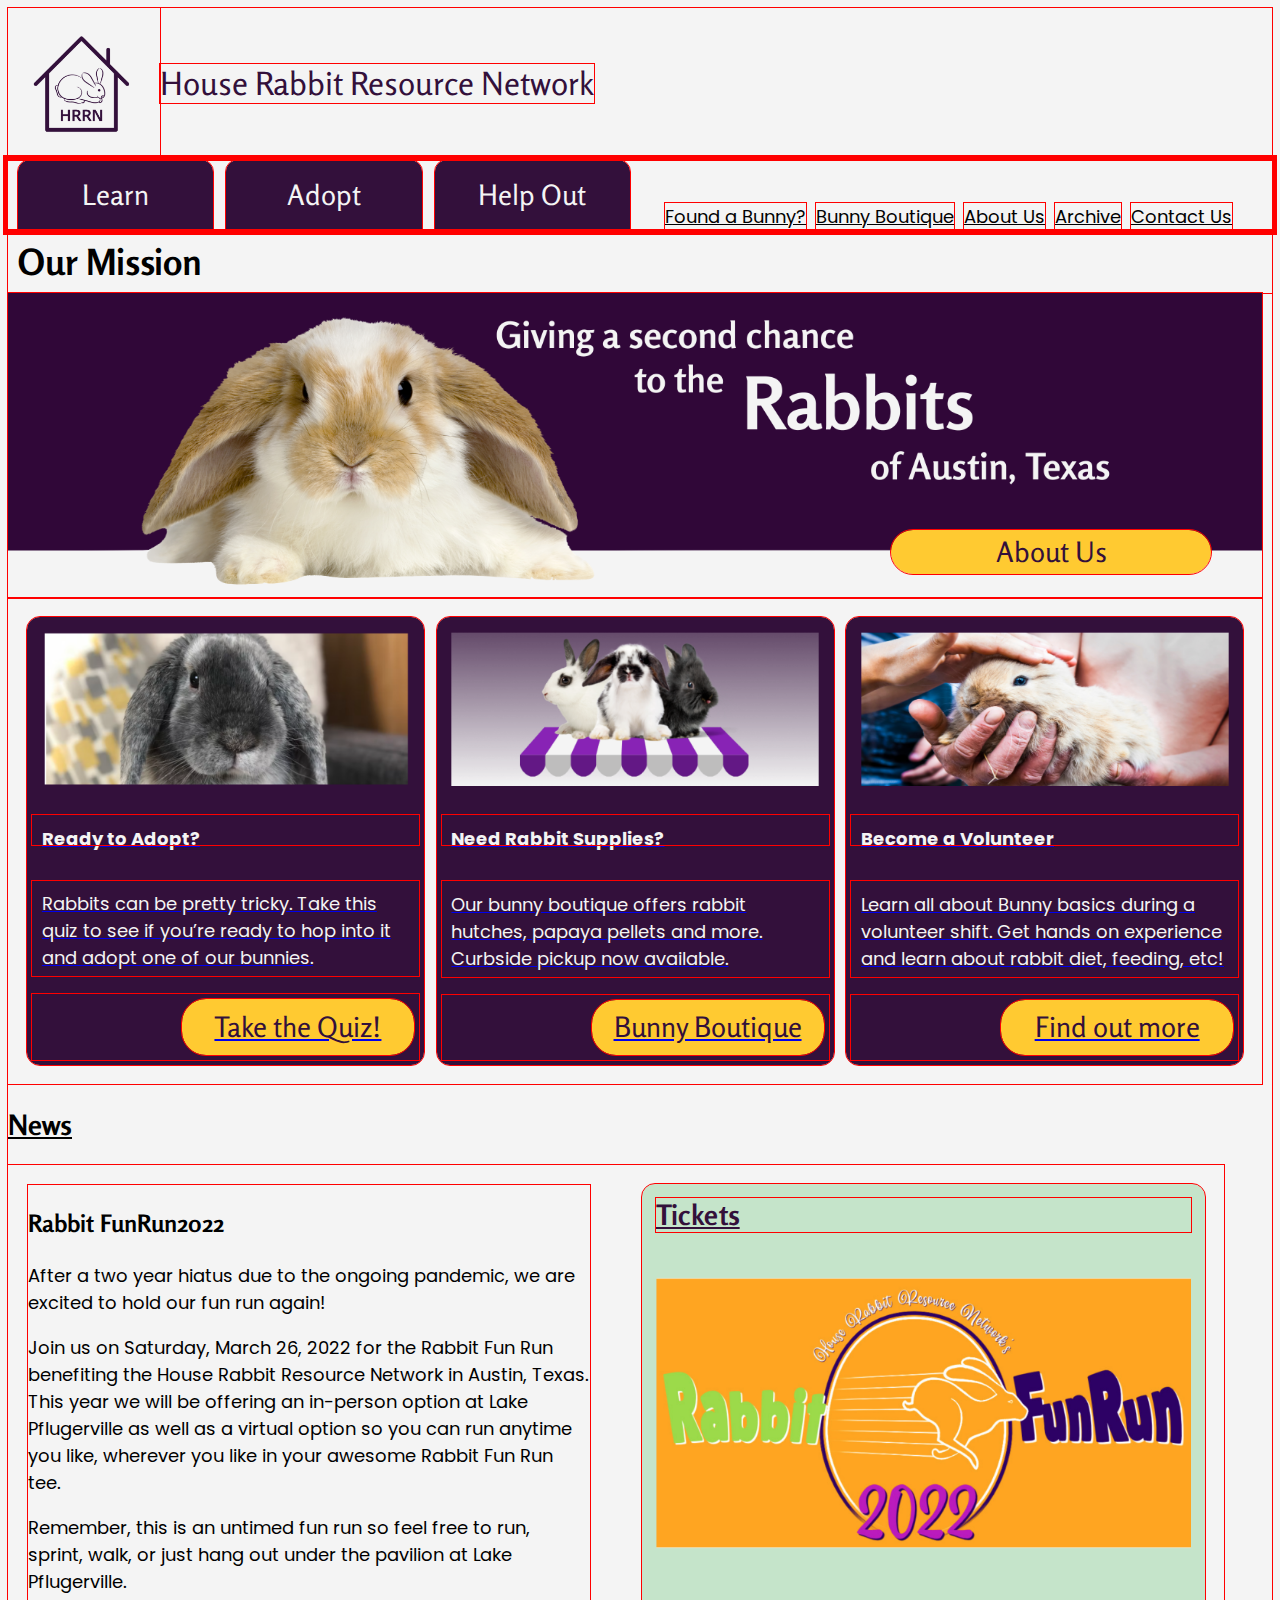
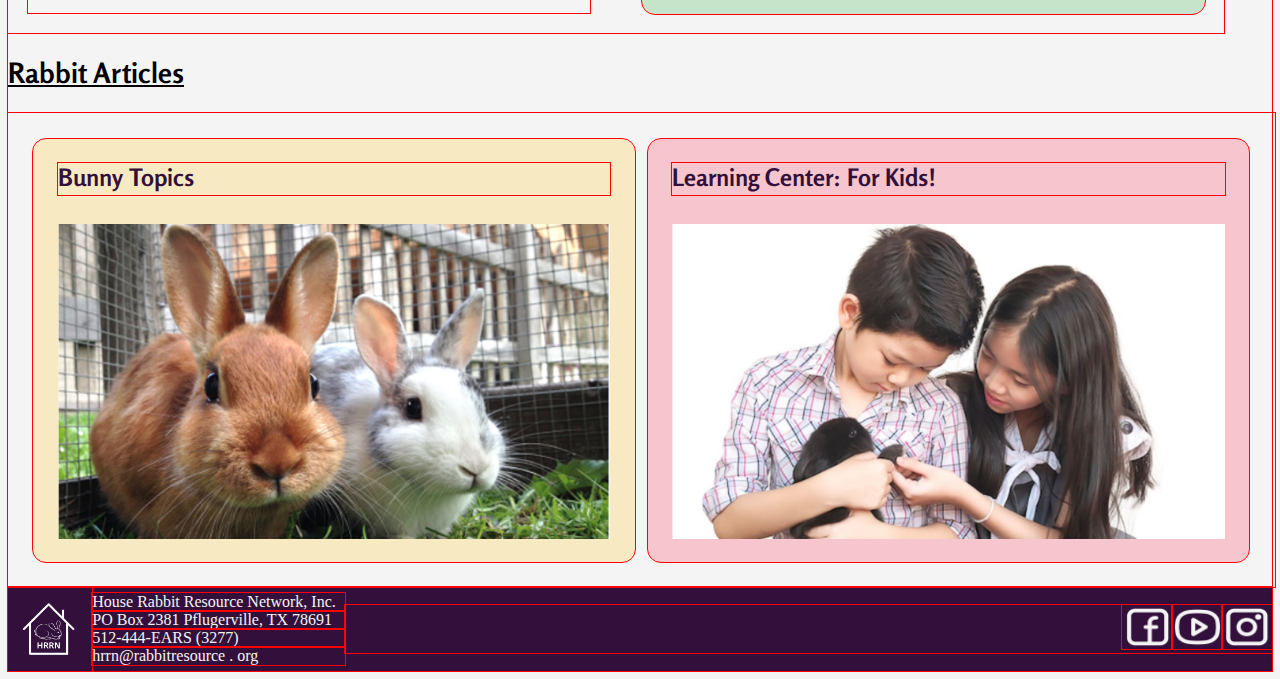
==== index.html @ 04f2a056 "origin from HW_18" ====
<!DOCTYPE html>
<html>
    <head>
        <title>
            HRRN - Rabbit Resource. House Rabbit Resource Network redesign proposal.
        </title>
        <link rel="preconnect" href="https://fonts.googleapis.com">
        <link rel="preconnect" href="https://fonts.gstatic.com" crossorigin>
        <link href="https://fonts.googleapis.com/css2?family=Open+Sans:ital,wght@0,300;0,400;0,500;0,600;0,700;0,800;1,300;1,400;1,500;1,600;1,700;1,800&family=Poppins:ital,wght@0,100;0,200;0,300;0,400;0,500;0,600;0,700;0,800;0,900;1,100;1,200;1,300;1,400;1,500;1,600;1,700;1,800;1,900&family=Rosario:ital,wght@0,300;0,400;0,500;0,600;0,700;1,300;1,400;1,500;1,600;1,700&display=swap" rel="stylesheet"> 
        <link href="css/style.css" rel="stylesheet" type="text/css">
    </head>
    <body>
        <header class="navigation">
            <div class="inline-block logoTitle">
                <img src="images/purp hrrn logo.png" class="logoPurp">
                <p class="titleHRRN">House Rabbit Resource Network</p>
                <!-- no idea why slowlyRotate isn't making anything rotate -->
                <!-- OOPS i was just editing the wrong files -->
            </div>
            <nav class="inline-block grid-container-nav">
                <div class="navTabDiv">
                    <div class="navTab gridTab">Learn</div>
                    <div class="navTab gridTab">Adopt</div>
                    <div class="navTab gridTab">Help Out</div>
                </div>
                <div class="navLinkDiv">
                    <a href="/found/" class="navLink gridLink">Found a Bunny?</a>
                    <a href="/boutique /" class="navLink gridLink">Bunny Boutique</a>
                    <a href="/about/" class="navLink gridLink">About Us</a>
                    <a href="/archive/" class="navLink gridLink">Archive</a>
                    <a href="/contact/" class="navLink gridLink">Contact Us</a>
                </div>
            </nav>
        </header>
        <section class="ourMission">
            Our Mission
        </section>
        <section class="hero">
            <div class="content heroDiv">
                <img src="images/bunny header with text.png" class="heroImg" alt="Giving a second chance to the rabbits of Austin, Texas.">
                <button id="aboutUs">About Us</button>
            </div>
        </section>
        <section class="CTAcards">
            <a href="index_quiz.html">

            <div class="card">
                <img src="images/ready to adopt bun.png" class="cardImg">
                <h3 class="cardText">Ready to Adopt?</h3>
                <p class="cardText">Rabbits can be pretty tricky. Take this quiz to see if you’re ready to hop into it and adopt one of our bunnies.</p>
                <div class="rightButton">
                   <button id="takeQuiz" class="slowlyRotate">Take the Quiz!</button>
                   <!-- this button exists only to get you to click it and see the quiz page I also redlined -->
                </div>
            </div>

            </a>

            <a href="index_quiz.html">
            <div class="card">
                <img src="images/bunny boutique resized.png" class="cardImg">
                <h3 class="cardText">Need Rabbit Supplies?</h3>
                <p class="cardText">Our bunny boutique offers rabbit hutches, papaya pellets and more. Curbside pickup now available.</p>
                <div class="rightButton">
                    <button id="bunnyBoutique">Bunny Boutique</button>
                </div>
            </div>
            </a>

            <a href="index_quiz.html">
            <div class="card">
                <img src="images/become a volunteer bun.png" class="cardImg">
                <h3 class="cardText">Become a Volunteer</h3>
                <p class="cardText">Learn all about Bunny basics during a volunteer shift. Get hands on experience and learn about rabbit diet, feeding, etc!</p>
                <div class="rightButton">
                    <button id="findOutMore">Find out more</button>
                </div>
            </div>
            </a>

        </section>
        <section class="content">
            <H2>News</H2>
            <div class="news newsArea">
                <div class="funRunText">
                    <H3>Rabbit FunRun2022</H3>
                    <p> After a two year hiatus due to the ongoing pandemic, we are excited to hold our fun run again!</p>
                    <p>Join us on Saturday, March 26, 2022 for the Rabbit Fun Run benefiting the House Rabbit Resource Network in Austin, Texas. This year we will be offering an in-person option at Lake Pflugerville as well as a virtual option so you can run anytime you like, wherever you like in your awesome Rabbit Fun Run tee.</p> 
                    <p>Remember, this is an untimed fun run so feel free to run, sprint, walk, or just hang out under the pavilion at Lake Pflugerville.</p>
                </div>
                <div class="funRunCard">
                    <h2 id="funRun">Tickets</h2>
                    <img src="images/fun run bun.png" id="imgFunRun">
                </div>
            </div>
        </section>
        <section class="rabbitArticlesSection">
            <h2>Rabbit Articles</h2>
            <div class="rabbitArticlesDiv">
                <div class="bunnyTopics">
                    <h3 id="topics">Bunny Topics</h3>
                    <img src="images/bunny topics bun.png" id="bunnyTopicsImg"  class="cardImg">
                </div>
                <div class="learningKids">
                    <h3 id="learn">Learning Center: For Kids!</h3>
                    <img src="images/learning for kids bun.png" id="learningKidsImg"  class="cardImg">
                </div>
            </div>
        </section>
        <footer>
            <div class="footerGrid">
                <img src="images/white hrrn logo.png" class="logoLite">
                <div class="contactInfo">
                    <p class="contactInfoP">House Rabbit Resource Network, Inc.</p>
                    <p class="contactInfoP">PO Box 2381 Pflugerville, TX 78691</p>
                    <p class="contactInfoP">512-444-EARS (3277)</p>
                    <p class="contactInfoP">hrrn@rabbitresource . org</p>
                </div>
                <nav class="socialMedia">
                    <a href="/ig/"><img src="images/instagram.png" class="socMed"></a>
                    <a href="/yt/"><img src="images/youtube.png" class="socMed"></a>
                    <a href="/fb/"><img src="images/facebook.png" class="socMed"></a>
                </nav>
            </div>

        </footer>
    </body>
</html>
---- css/style.css ----
.inline-block {
    display: inline-block;
    vertical-align: top;
}
body {
    background-color: #f4f4f4;
    outline: 1px solid red;
}
.logoPurp {
    width: 10%;
    padding: 1%;
    /* I don't know why the purple logo is getting huge if I don't keep its width to 10%; it's something about the flex display in the logoTitle class, but I don't know why. its getting bigger than the source image. WAIT IS IT THE PARAGRAPH? removed this: <p class="titleHRRN">House Rabbit Resource Network</p>. Nope it wasn't that. Put it back. */
    outline: 1px solid red;
}
.logoTitle, .titleHRRN {
    color: #33103B;
    font-family: Rosario, Times, serif;
    font-size: 32px;
    display: flex;
    align-items: center; 
    outline: 1px solid red;
}
.navTab {
    background-color: #33103B;
    color: #f4f4f4;
    border-radius: 12px 12px 0px 0px;
    width: 90%;
    text-align: center;
    display: flex;
    justify-content: center;
    align-items: center;
    font-family: Rosario, Times, serif;
    font-size: 28px;
    outline: 1px solid red;
}
.navTabDiv {
    display: flex;
    flex-direction: row;
    column-gap: 1vw;
    margin: 0px 10px 0px 10px;
}
.navLinkDiv {
    display: flex;
    flex-direction: row;
    align-items: flex-end;
    margin: 0px 0px 0px 20px;
}
h2 {
    font-family: Rosario, Times, serif;
    font-size: 28px;
    text-decoration: underline;

}
h1 {
    font-family: Rosario, Times, serif;
    font-size: 32px;
}
h3 {
    font-family: Rosario, Times, serif;
    font-size: 24px;
}
.navLink {
    font-family: Poppins, Helvetica, sans-serif;
    font-size: 18px;
    display: flex;
    justify-content: flex-start;
    align-items: flex-end;
    outline: 1px solid red;
    margin: 0px 5px 0px 5px;
}
.grid-container-nav {
    display: grid;
    grid-template-columns: 50% 50%;
    grid-template-rows: 70px;
    /* could probably go back to this and make the links shape to the width of the text, but this is OK. Also could have the vertical line separators feasibly. */
    /* UPDATE THIS TO HANDLE NAVTABDIV */
    outline: 5px solid red;
}
.gridLink {
    color: #010101;
    outline: 1px solid red;
}
.ourMission {
    font-family: Rosario, Times, serif;
    font-size: 36px;
    font-weight: bold;
    color: black;
    padding: 10px;
    outline: 1px solid red;
}
.heroImg {
    position: relative;
    width: 98vw;
}
.heroDiv {
    position: relative;
    width: 98vw;
    outline: 1px solid red;
}
#aboutUs {
    background-color: #FFCA31;
    color: #33103B;
    border: none;
    text-align: center;
    font-family: Rosario, Times, serif;
    font-size: 28px;
    padding: 5px;
    width: 25vw;
    border-radius: 24px;
    outline: 1px solid red;
    /* I acknowledge that this is a dirty hackjob for now but it's gonna get the job done for the moment. Actually it seems to be better with position: absolute; previously it was this: [transform: translate(67vw, -80px);]. Anyways a media query would be good here to make it not look so bad when it goes to a mobile size viewport. */
    position: absolute;
    left: 70%;
    top: 76%;
}
.CTAcards {
    display: grid;
    grid-template-columns: 1fr 1fr 1fr;
    grid-template-rows: 1fr;
    width: 95vw;
    column-gap: 1vw;
    padding: 1.5vw;
    outline: 1px solid red;
}
.cardImg {
    width: 95%;
    padding: 2.5%;
}
.card {
    background-color: #33103B;
    color: #f4f4f4;
    padding: 5px;
    border-radius: 13px;
    display: grid;
    grid-template-columns: 1fr;
    grid-template-rows: 40% 15% 30% 15%;
    /* (maybe 50% 10% 20% 20% ?) shoudl go image title text button - need to respace this*/
    outline: 1px solid red;
}
.cardText {
    padding: 2.5%;
    font-family: Poppins, Helvetica, sans-serif;
    font-size: 18px;
    outline: 1px solid red;
}
button {
    background-color: #FFCA31;
    color: #33103B;
    border: none;
    text-align: center;
    font-family: Rosario, Times, serif;
    font-size: 28px;
    border-radius: 24px;
    margin: 5px;
    outline: 1px solid red;
}
#takeQuiz, #bunnyBoutique, #findOutMore {
    width: 60%;
    outline: 1px solid red;
}
.rightButton {
    display: flex;
    flex-direction: row-reverse;
    outline: 1px solid red;
}
.news {
    display: grid;
    grid-template-columns: 1fr 1fr;
    width: 95vw;
    grid-gap: 1vw;
    padding: 0%;
    outline: 1px solid red;
}
#imgFunRun {
    width: 95%;
    padding: 2.5%;
}
.funRunCard {
    color: #33103b;
    background-color: #C5E4CA;
    border-radius: 13px;
    outline: 1px solid red;
    margin: 1.5vw;
}
.funRunText {
    font-family: Poppins, Helvetica, sans-serif;
    font-size: 18px;
    margin: 20px;
    outline: 1px solid red;
}
#funRun, #topics, #learn {
    margin: 2.5%;
    outline: 1px solid red;
}
.rabbitArticlesDiv {
    display: grid;
    grid-template-columns: 1fr 1fr;
    width: 95vw;
    grid-gap: 1vw;
    padding: 2%;
    outline: 1px solid red;
}
.bunnyTopics {
    background-color: #F7EAC3;
    color: #33103b;
    padding: 10px;
    border-radius: 13px;
    display: grid;
    grid-template-columns: 1fr;
    grid-template-rows: 15% 75%;
    outline: 1px solid red;
}
.learningKids {
    background-color: #F6C5CE;
    color: #33103b;
    padding: 10px;
    border-radius: 13px;
    display: grid;
    grid-template-columns: 1fr;
    grid-template-rows: 15% 75%;
    outline: 1px solid red;
}
footer {
    background-color: #33103b;
    color: #f4f4f4;
    outline: 1px solid red;
}
.footerGrid {
    display: grid;
    grid-template-columns: 1fr 3fr 11fr;
    align-items:center;
    outline: 1px solid red;
}
.contactInfoP {
    margin: 0;
    padding: 0;
    outline: 1px solid red;
}
.socMed {
    width: 50px;
    outline: 1px solid red;
}
.socialMedia {
    display: flex;
    flex-direction: row-reverse;
    vertical-align: bottom;
    outline: 1px solid red;
}
.logoLite {
    width: 80%;
    padding: 10%;
    outline: 1px solid red;
}
@media only screen and (max-width: 700px){
    /* needs to be a smaller header, and column instead of grid of mulitple columns of cards */
    /* also gotta make the drop-down menu, huh... */
    /* nevermind making it another row below for now */
    .CTAcards {
        display: grid;
        grid-template-columns: 1fr;
        grid-template-rows: 1fr 1fr 1fr;
        width: 95vw;
        column-gap: 1vw;
        row-gap: 1vw;
        padding: 1.5vw;
        outline: 1px solid red;
    }
    .navTab {
        background-color: #33103B;
        color: #f4f4f4;
        border-radius: 12px 12px 0px 0px;
        width: 90%;
        text-align: center;
        display: flex;
        justify-content: center;
        align-items: center;
        font-family: Rosario, Times, serif;
        font-size: 20px;
        outline: 1px solid red;
    }
    .grid-container-nav {
        display: grid;
        grid-template-columns: 1fr;
        grid-template-rows: 50px 60px;
        /* could probably go back to this and make the links shape to the width of the text, but this is OK. Also could have the vertical line separators feasibly. */
        /* UPDATE THIS TO HANDLE NAVTABDIV */
        outline: 5px solid red;
    }
    #aboutUs {
        background-color: #FFCA31;
        color: #33103B;
        border: none;
        text-align: center;
        font-family: Rosario, Times, serif;
        font-size: 22px;
        padding: 4px;
        width: 25vw;
        border-radius: 24px;
        outline: 1px solid red;
        /* I acknowledge that this is a dirty hackjob for now but it's gonna get the job done for the moment. Actually it seems to be better with position: absolute; previously it was this: [transform: translate(67vw, -80px);]. Anyways a media query would be good here to make it not look so bad when it goes to a mobile size viewport. */
        position: absolute;
        left: 70%;
        top: 70%;
    }
    .newsArea {
        display: grid;
        grid-template-columns: 1fr;
        grid-template-rows: 1fr 1fr;
        width: 95vw;
        column-gap: 1vw;
        row-gap: 1vw;
        padding: 1.5vw;
        outline: 1px solid red;
    }
    .rabbitArticlesDiv {
        display: grid;
        grid-template-rows: 1fr 1fr;
        grid-template-columns: 1fr;
        width: 95vw;
        grid-gap: 1.5vw;
        padding: 1.5vw;
        outline: 1px solid red;
    }
    .footerGrid {
        display: grid;
        grid-template-columns: 1fr 3fr 3fr;
        align-items:center;
        outline: 1px solid red;
    }
}
.slowlyRotate {
    animation: rotation 5000ms infinite linear;
}
@keyframes rotation {
    from {
        transform: rotate(0deg);
    }
    25% {
        transform: rotate(90deg);
    }
    50% {
        transform: rotate(180deg);
    }
    75% {
        transform: rotate(270deg);
    }
    to {
        transform: rotate(360deg);
    }
}
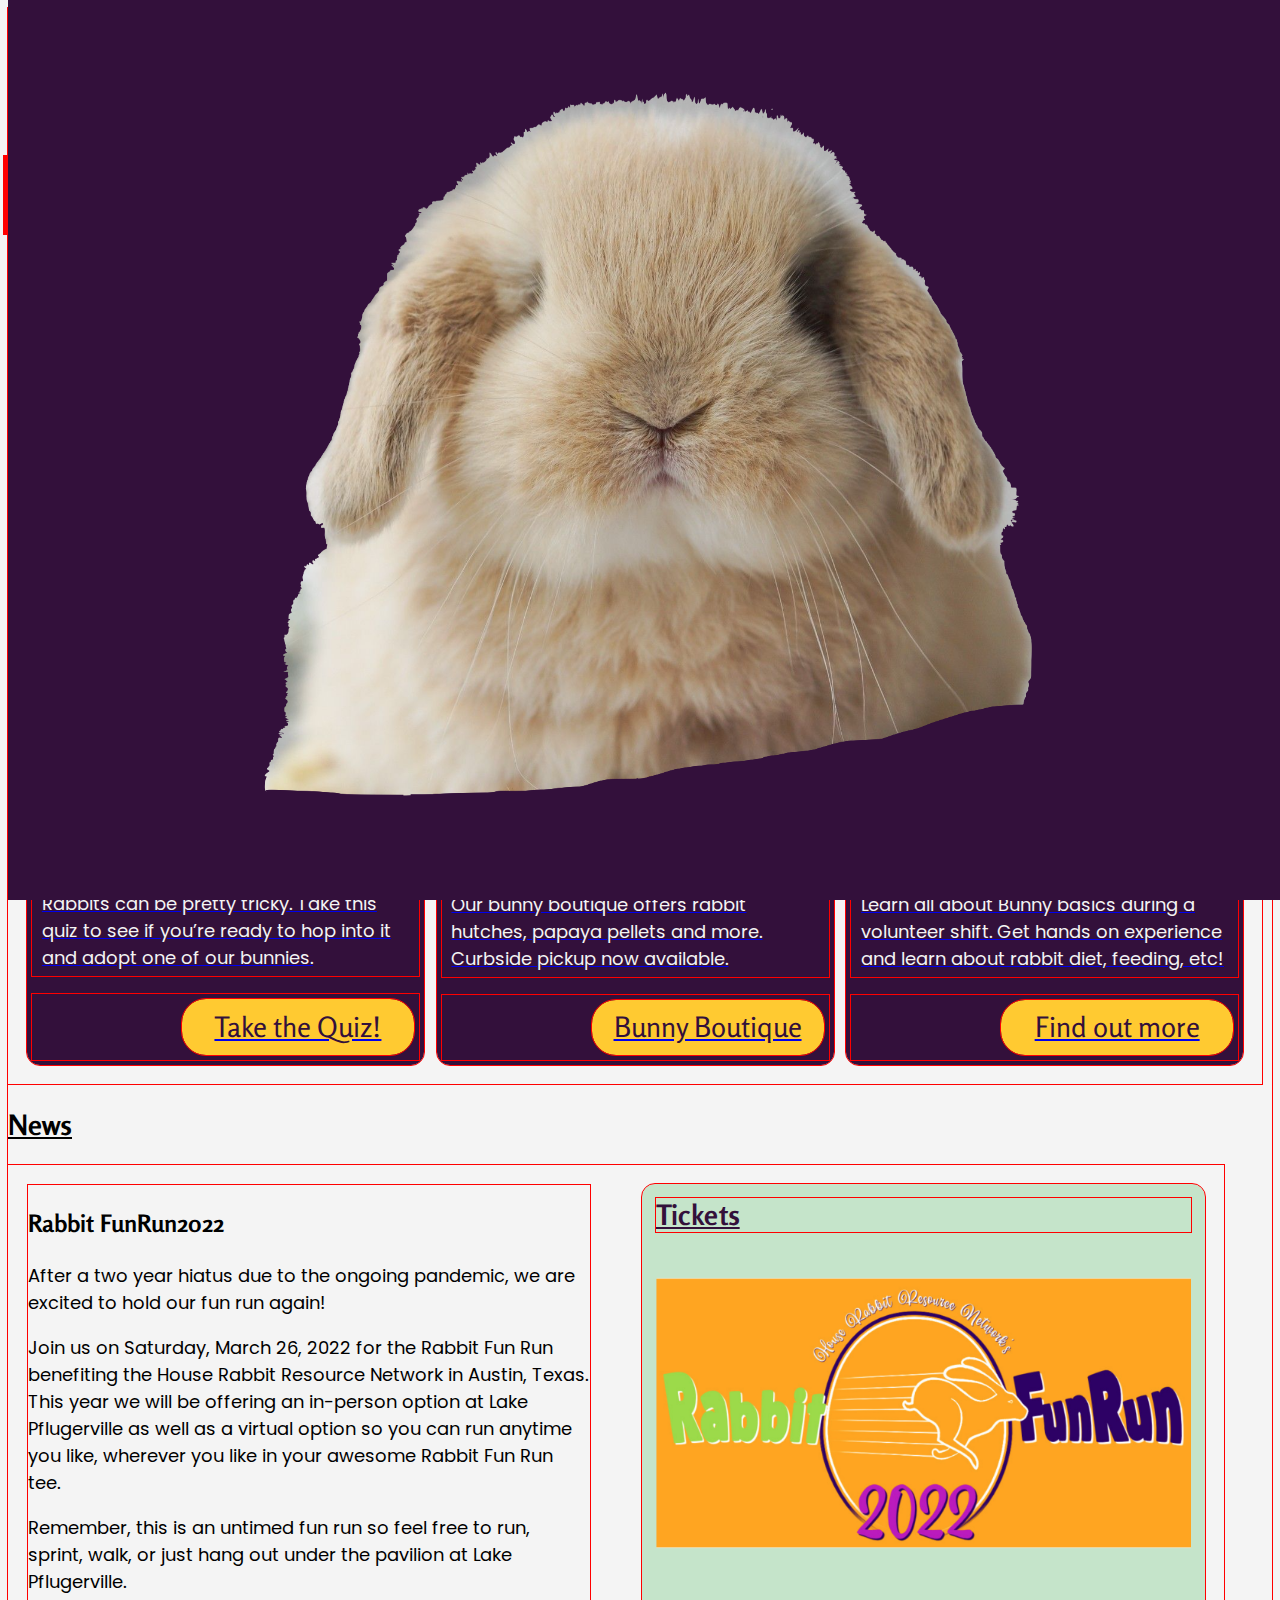
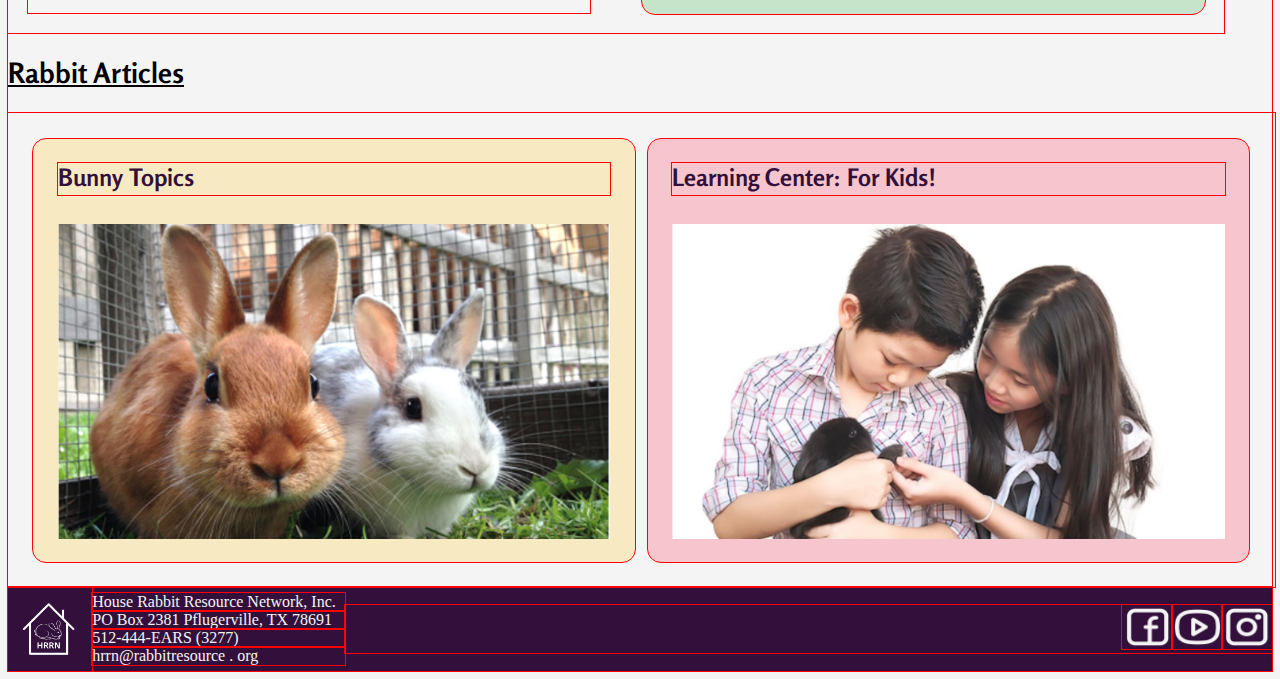
==== commit 1006a53c: "some updates but not enough" ====
--- a/index.html
+++ b/index.html
@@ -123,6 +123,13 @@
                 </nav>
             </div>
 
+
+            <!-- Add a preloader that is a rabbit doing the batman spinning logo thing to preload for when you click on the quiz -->
+
+
+
         </footer>
+        <div class="batBun"><img src="images/spinning bunny.png" id="bunSpinImg"></div>
+        <script src="js/index.js"></script>
     </body>
 </html>--- a/css/style.css
+++ b/css/style.css
@@ -251,6 +251,56 @@
     padding: 10%;
     outline: 1px solid red;
 }
+
+.adoptionQuiz {
+    outline: 1px solid red;
+}
+.onlyQuestions {
+    color: #33103b;
+    display: grid;
+    grid-template-columns: 1fr 1fr;
+    grid-template-rows: 1fr 1fr 1fr 1fr 1fr;
+    outline: 1px solid red;
+    text-align: right;
+}
+.quizButtonDiv {
+    display: flex;
+    flex-direction: reverse;
+    outline: 3px dotted red;
+    display: grid;
+    grid-template-columns: 1fr;
+    grid-template-rows: 1fr 1fr 1fr 1fr;
+    left: 0px;
+    width: 300px;
+    float: right;
+    /* MAKE THIS WORK - needs to be pegged to the right border of the .fullquiz class, I think. Being a real pill about that though. Position: initial on fullQuiz and position: relative on .quizButtonDiv seems to help, but the width gets weird. How to make the 'normal' position be the right edge instead? maybe put them both in another div and have THAT new div be text-align right? */
+    /* of COURSE it was align-items, wow, who did this to me */
+}
+.quizButton {
+    text-align: center;
+    font-size: 18px;
+    padding: 5px;
+}
+.rightAlignExperiment {
+    text-align: right;
+}
+.quizQuestion {
+    text-align: left;
+}
+.anotherAlignExperiment {
+    display: flex;
+    flex-direction: column-reverse;
+    outline: 1px solid red;
+    align-items: flex-end;
+}
+.adoptionQuiz {
+    padding: 40px 100px 40px 100px;
+}
+.fullQuiz {
+    outline: 1px solid red;
+}
+
+
 @media only screen and (max-width: 700px){
     /* needs to be a smaller header, and column instead of grid of mulitple columns of cards */
     /* also gotta make the drop-down menu, huh... */
@@ -327,6 +377,14 @@
         align-items:center;
         outline: 1px solid red;
     }
+    .onlyQuestions {
+        color: #33103b;
+        display: grid;
+        grid-template-columns: 1fr;
+        grid-template-rows: 1fr 1fr 1fr 1fr 1fr 1fr 1fr 1fr 1fr 1fr;
+        outline: 1px solid red;
+        text-align: right;
+    }   
 }
 .slowlyRotate {
     animation: rotation 5000ms infinite linear;
@@ -347,4 +405,41 @@
     to {
         transform: rotate(360deg);
     }
-}+}
+
+/* adding batBun spin CSS here */
+.batBun {
+    position: fixed;
+    width: 100%;
+    height: 100vh;
+    z-index: 100000;
+    background-color: #33103b;
+    top: 0;
+    display: flex;
+    align-items: center;
+    justify-content: center;
+  }
+  .batBun img {
+    animation: bunSpin 1s linear;
+    width: 60vw;
+  }
+  
+  
+  @keyframes bunSpin {
+    from {
+        transform: rotate(0deg);
+    }
+    25% {
+        transform: rotate(180deg);
+    }
+    50% {
+        transform: rotate(360deg);
+    }
+    75% {
+        transform: rotate(540deg);
+    }
+    to {
+        transform: rotate(720deg);
+    }
+  }
+  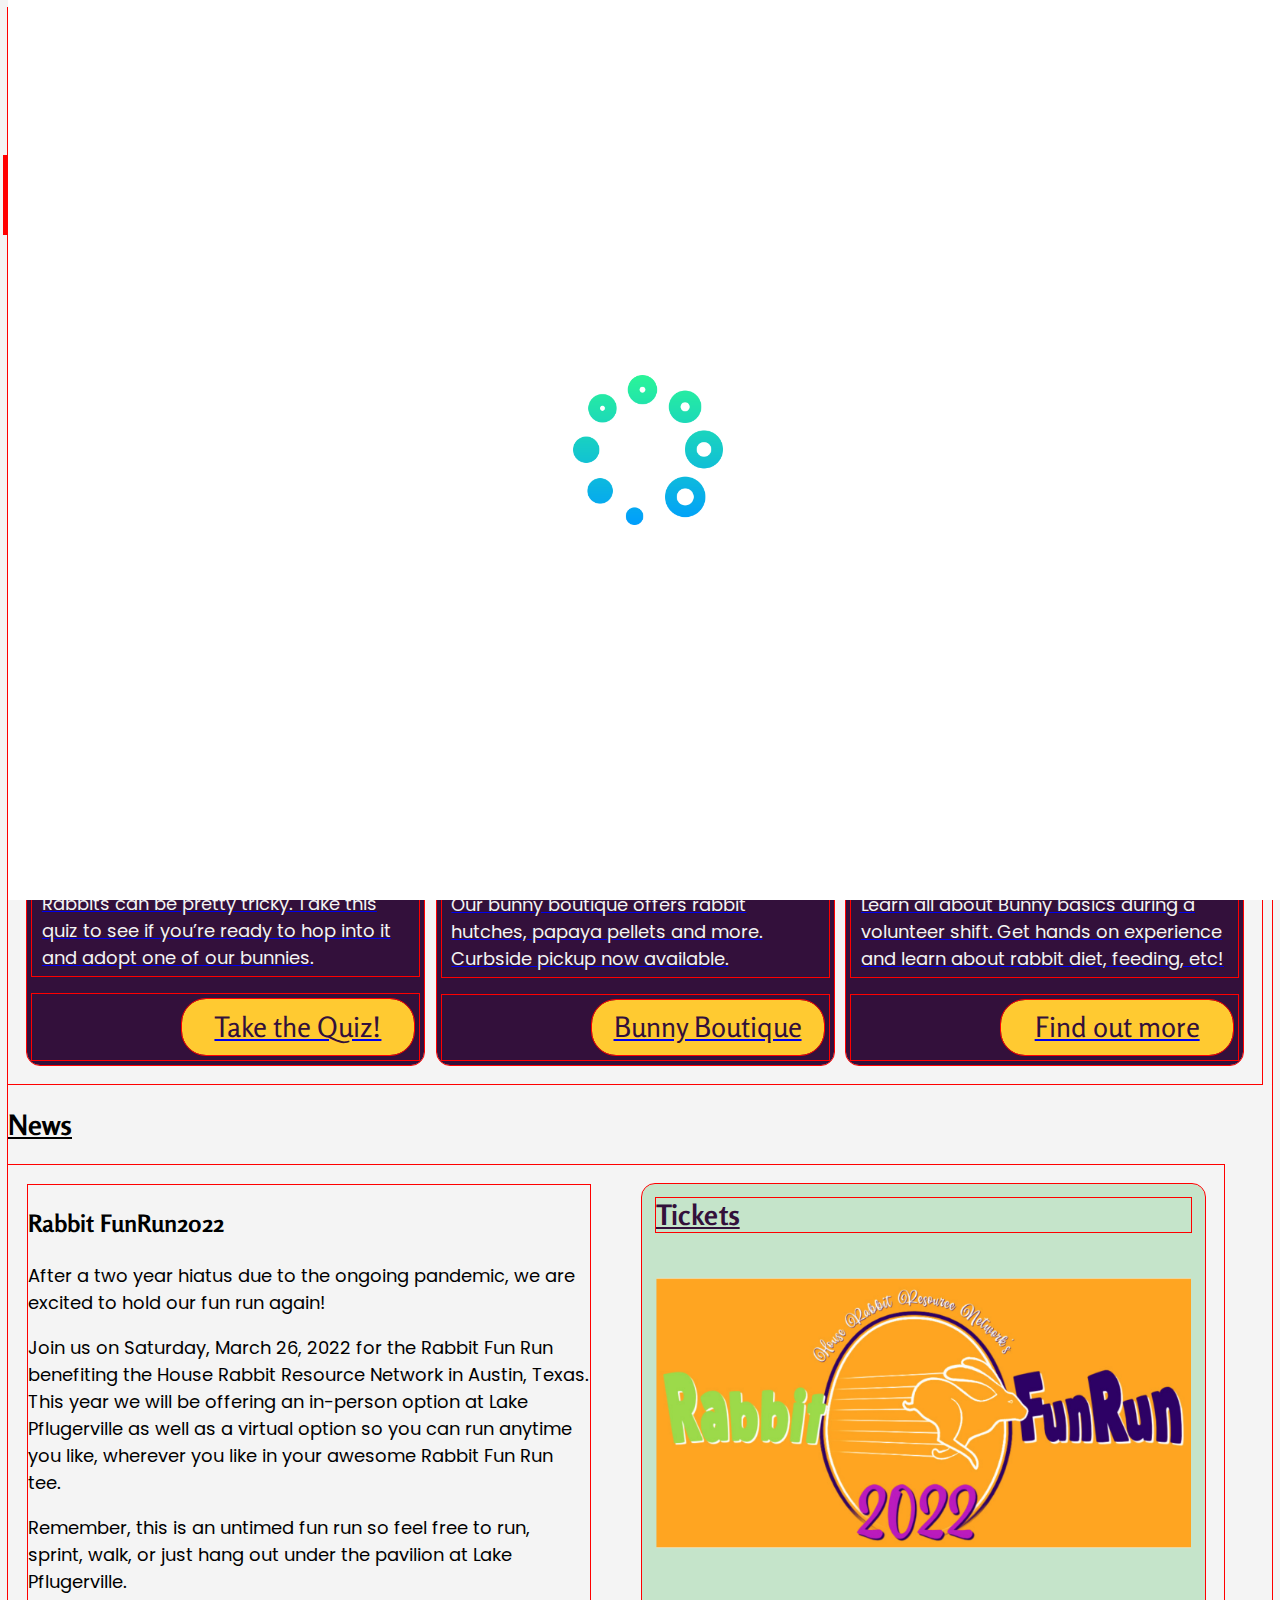
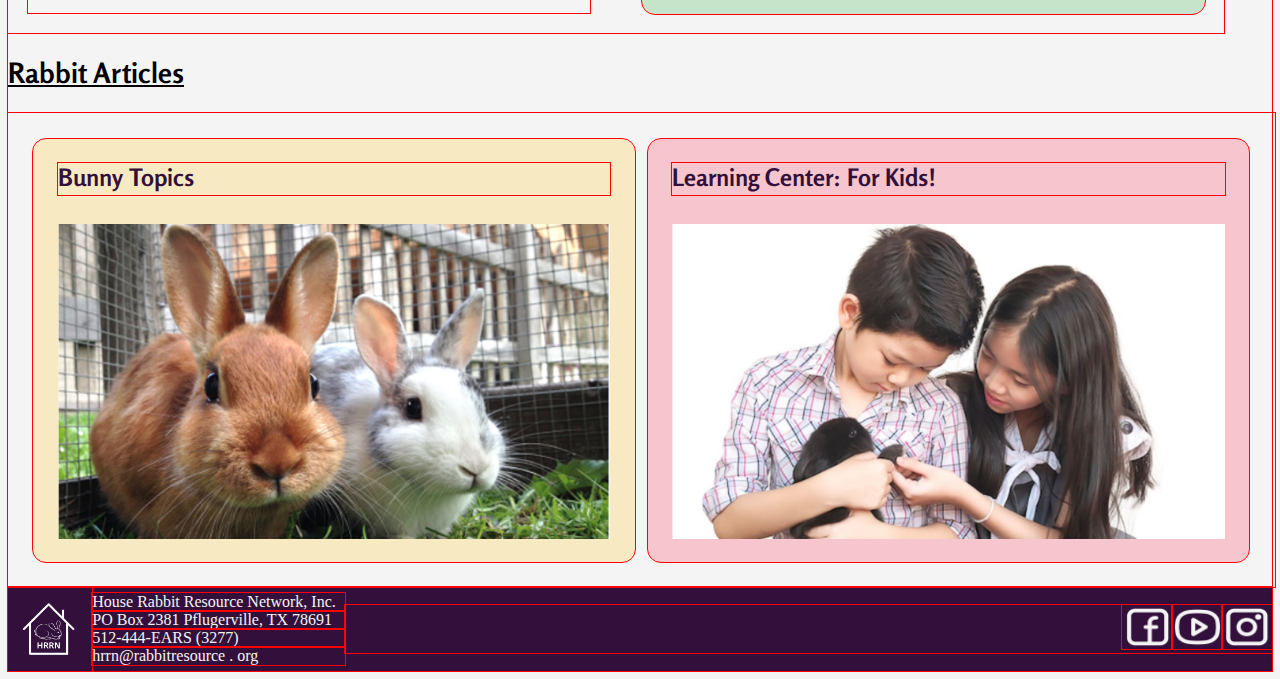
==== commit f03385a8: "further attempts - fade doesn't work, even with complete code from 19.3.3" ====
--- a/index.html
+++ b/index.html
@@ -129,7 +129,16 @@
 
 
         </footer>
-        <div class="batBun"><img src="images/spinning bunny.png" id="bunSpinImg"></div>
+
+        <!-- <div class="batBun">
+            <img src="images/spinning bunny.png" id="bunSpinImg">
+        </div> -->
+        
+        <div class="preloader">
+            <img src="images/loading.png">
+          </div>
+
+
         <script src="js/index.js"></script>
     </body>
 </html>--- a/css/style.css
+++ b/css/style.css
@@ -408,7 +408,7 @@
 }
 
 /* adding batBun spin CSS here */
-.batBun {
+/* .batBun {
     position: fixed;
     width: 100%;
     height: 100vh;
@@ -420,12 +420,32 @@
     justify-content: center;
   }
   .batBun img {
-    animation: bunSpin 1s linear;
+    animation: bunSpin 3s linear;
+    transition: all;
     width: 60vw;
+  } */
+
+
+
+.preloader {
+    position: fixed;
+    width: 100%;
+    height: 100vh;
+    z-index: 100000;
+    background-color: white;
+    top: 0;
+    display: flex;
+    align-items: center;
+  }
+  .preloader img {
+    animation: spin 3s ease;
+    transition: all;
+    width: 150px;
+    margin: 0 auto;
   }
   
   
-  @keyframes bunSpin {
+  /* @keyframes bunSpin {
     from {
         transform: rotate(0deg);
     }
@@ -441,5 +461,17 @@
     to {
         transform: rotate(720deg);
     }
+  } */
+  
+  @keyframes spin {
+    0% {
+      transform: rotate(0deg);
+    }
+    50% {
+      transform: rotate(360deg);
+    }
+    100% {
+      transform: rotate(720deg);
+    }
   }
   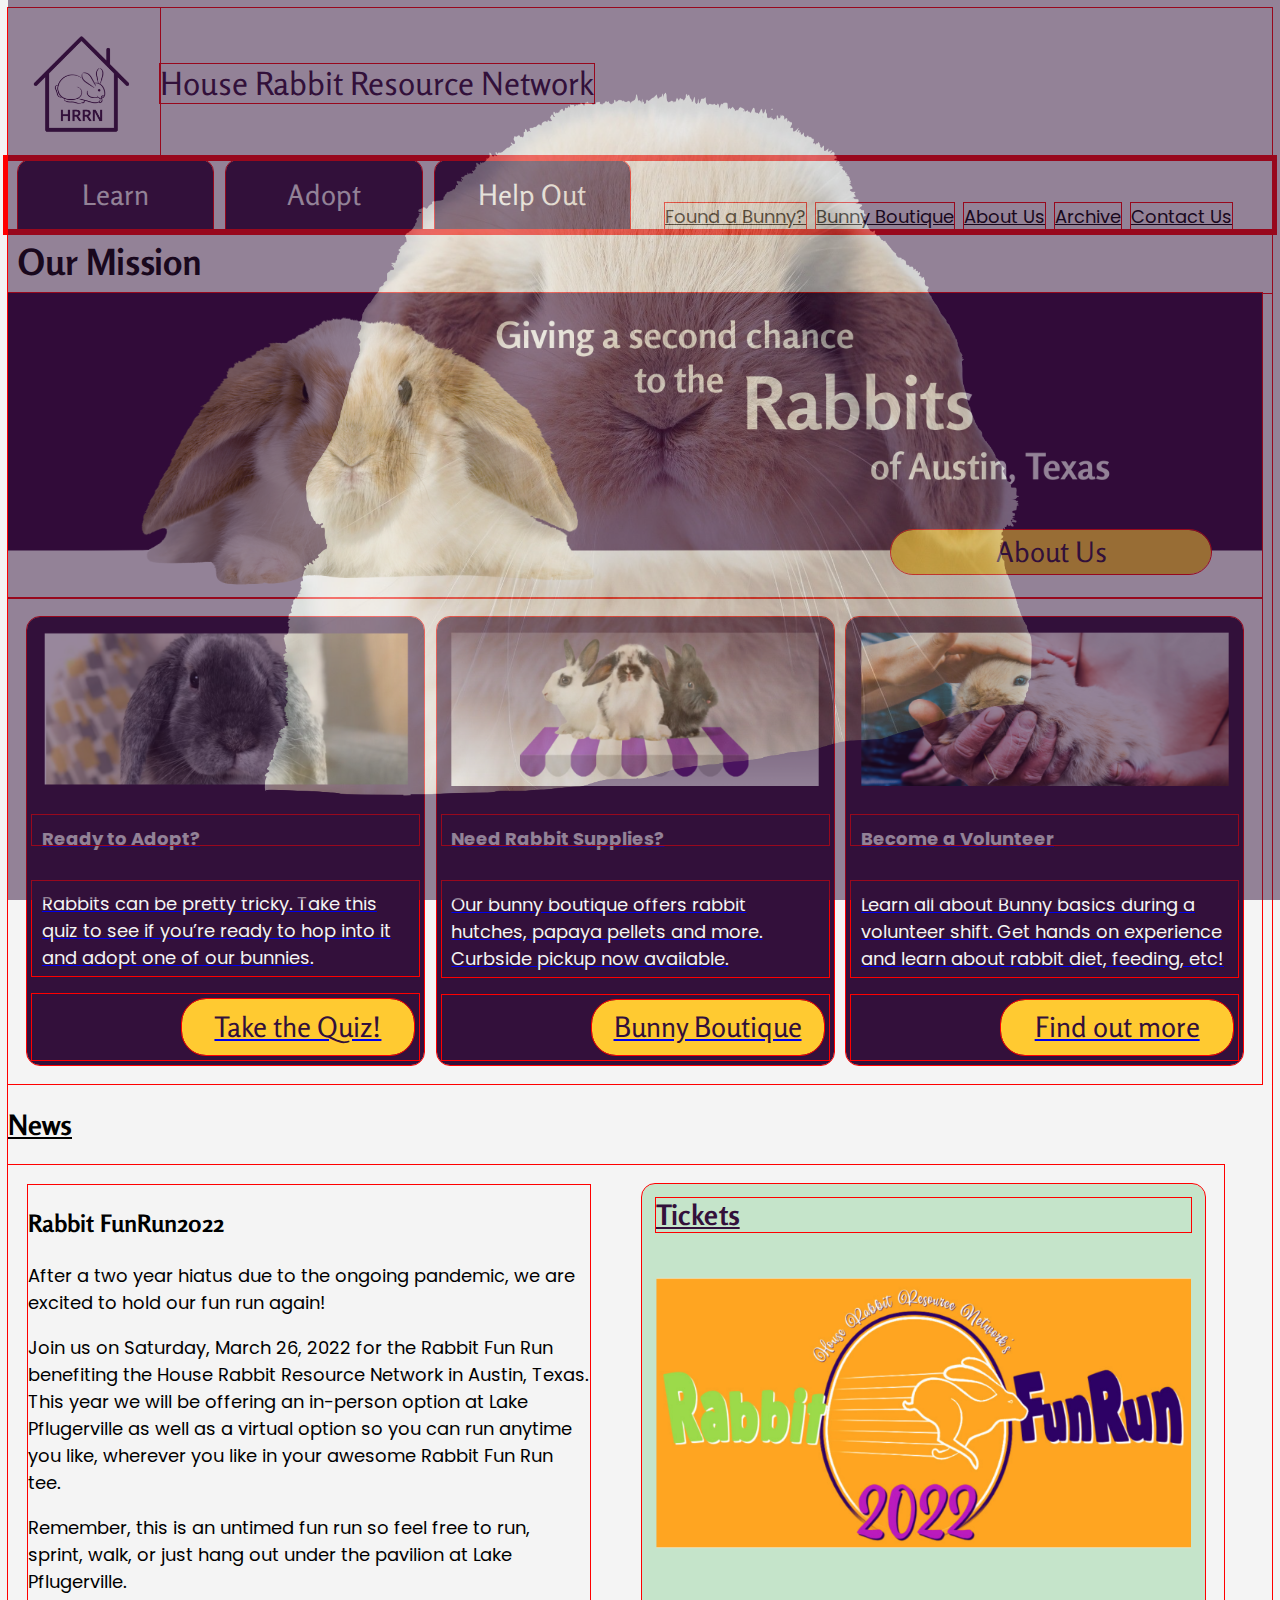
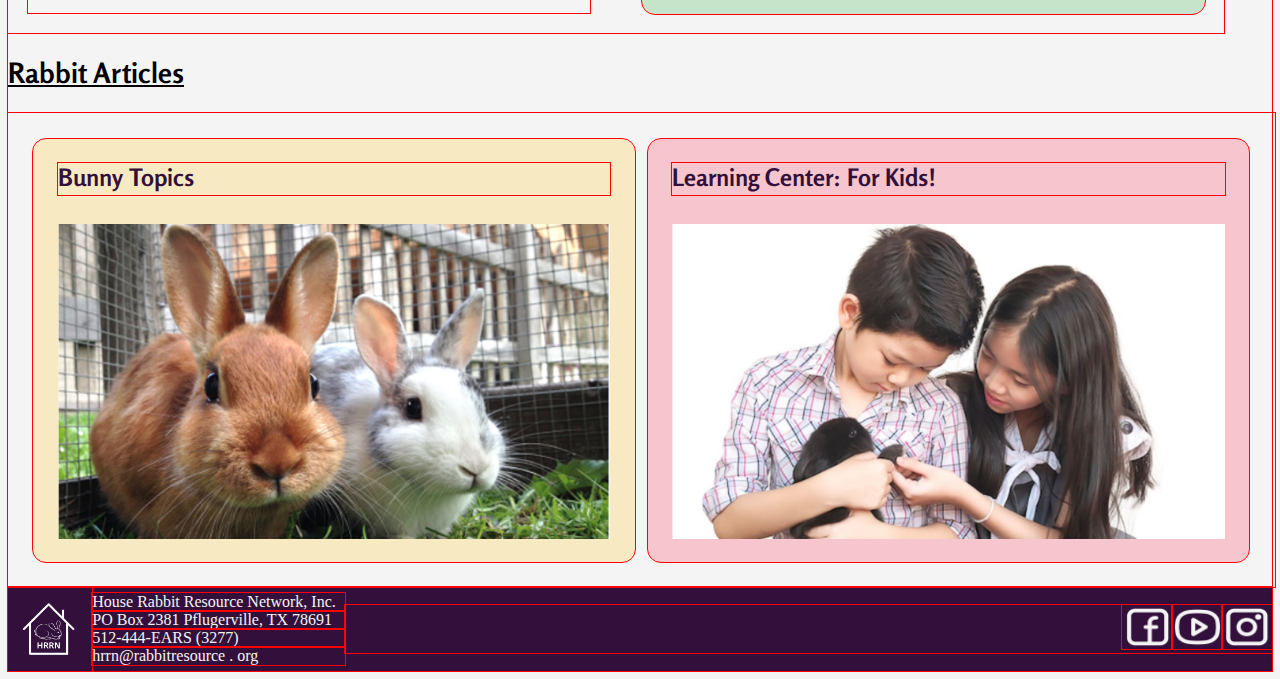
==== commit 859e02da: "it helps if you actually add the jQuery scripts, it turns out." ====
--- a/index.html
+++ b/index.html
@@ -14,8 +14,7 @@
             <div class="inline-block logoTitle">
                 <img src="images/purp hrrn logo.png" class="logoPurp">
                 <p class="titleHRRN">House Rabbit Resource Network</p>
-                <!-- no idea why slowlyRotate isn't making anything rotate -->
-                <!-- OOPS i was just editing the wrong files -->
+                
             </div>
             <nav class="inline-block grid-container-nav">
                 <div class="navTabDiv">
@@ -130,15 +129,13 @@
 
         </footer>
 
-        <!-- <div class="batBun">
+        <div class="batBun">
             <img src="images/spinning bunny.png" id="bunSpinImg">
-        </div> -->
+        </div>
         
-        <div class="preloader">
-            <img src="images/loading.png">
-          </div>
 
-
+        <script src="https://ajax.googleapis.com/ajax/libs/jquery/3.4.1/jquery.min.js"></script>
         <script src="js/index.js"></script>
+        <!-- OH RIGHT i should call the actual jquery library huh -->
     </body>
 </html>--- a/css/style.css
+++ b/css/style.css
@@ -408,7 +408,7 @@
 }
 
 /* adding batBun spin CSS here */
-/* .batBun {
+.batBun {
     position: fixed;
     width: 100%;
     height: 100vh;
@@ -420,32 +420,16 @@
     justify-content: center;
   }
   .batBun img {
-    animation: bunSpin 3s linear;
+    animation: bunSpin 600ms linear;
     transition: all;
     width: 60vw;
-  } */
-
-
-
-.preloader {
-    position: fixed;
-    width: 100%;
-    height: 100vh;
-    z-index: 100000;
-    background-color: white;
-    top: 0;
-    display: flex;
-    align-items: center;
   }
-  .preloader img {
-    animation: spin 3s ease;
-    transition: all;
-    width: 150px;
-    margin: 0 auto;
-  }
+
+
+
+
   
-  
-  /* @keyframes bunSpin {
+@keyframes bunSpin {
     from {
         transform: rotate(0deg);
     }
@@ -461,17 +445,6 @@
     to {
         transform: rotate(720deg);
     }
-  } */
-  
-  @keyframes spin {
-    0% {
-      transform: rotate(0deg);
-    }
-    50% {
-      transform: rotate(360deg);
-    }
-    100% {
-      transform: rotate(720deg);
-    }
   }
+
   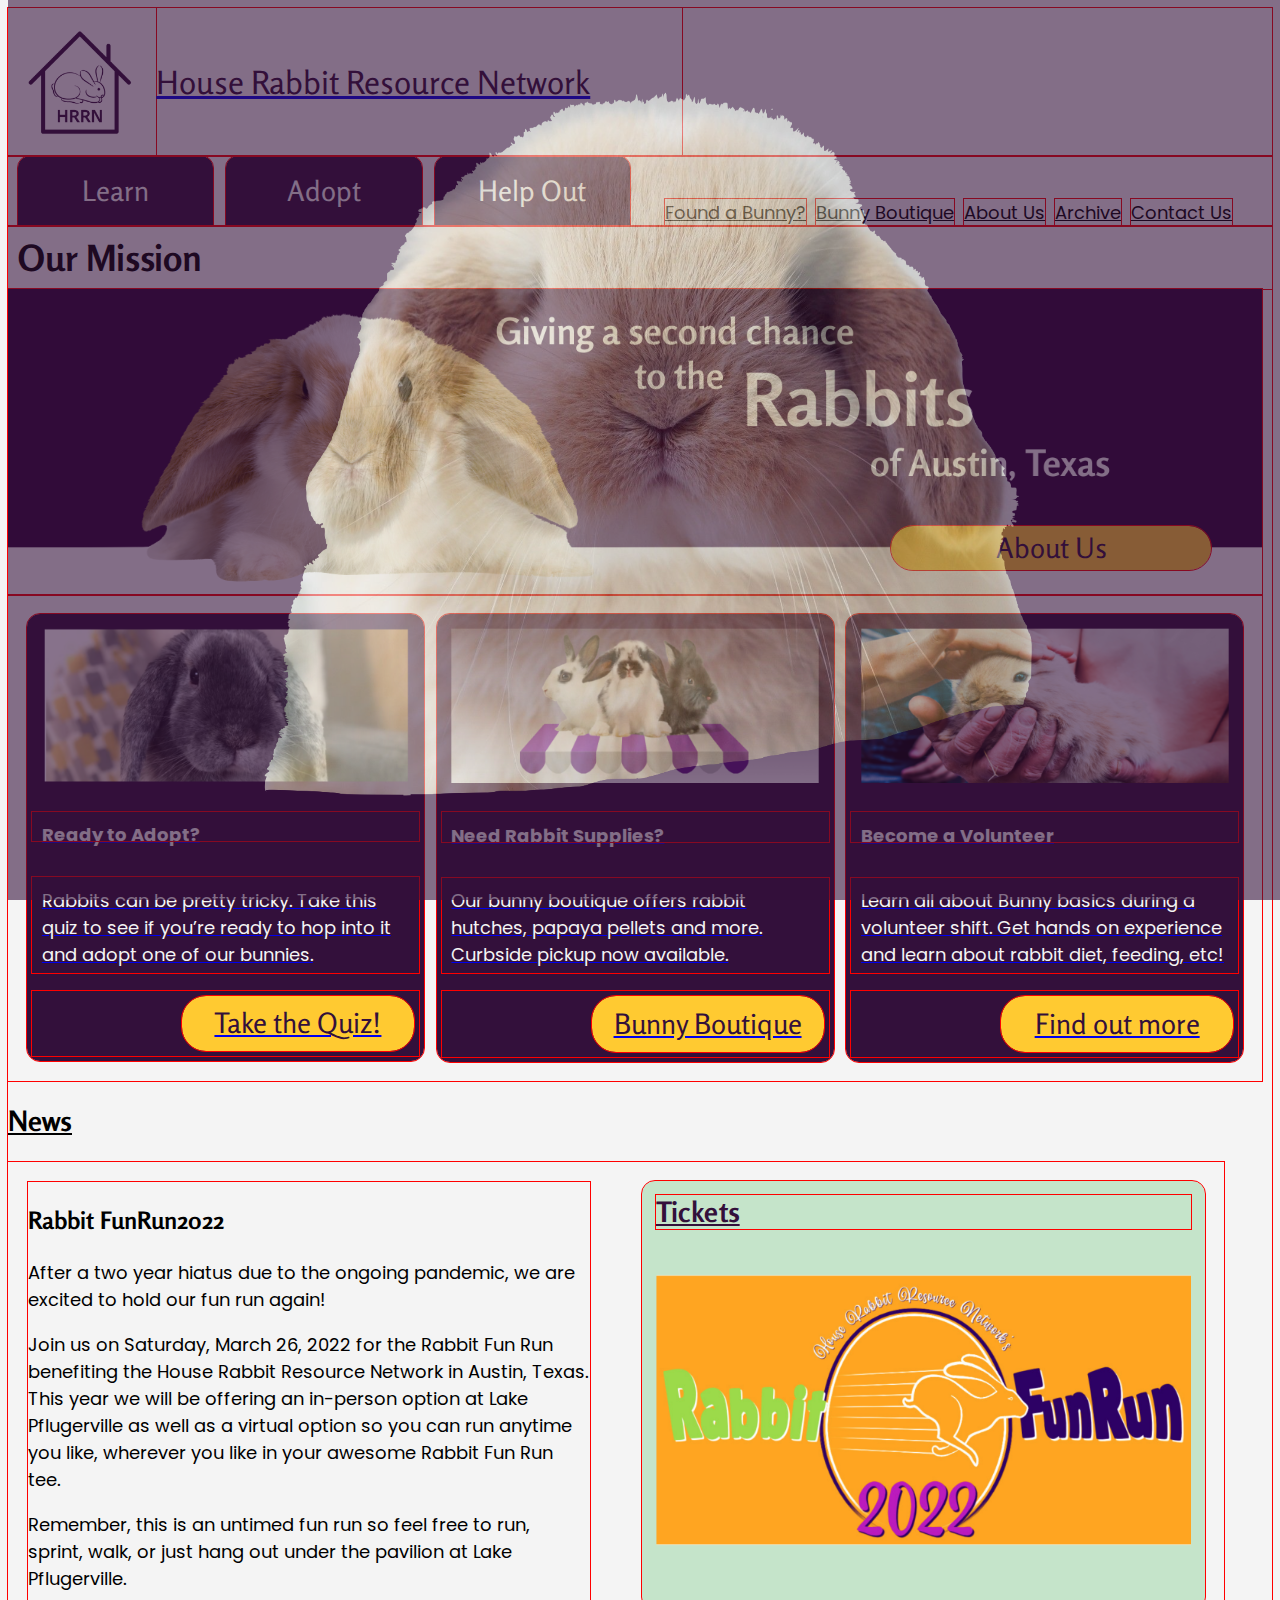
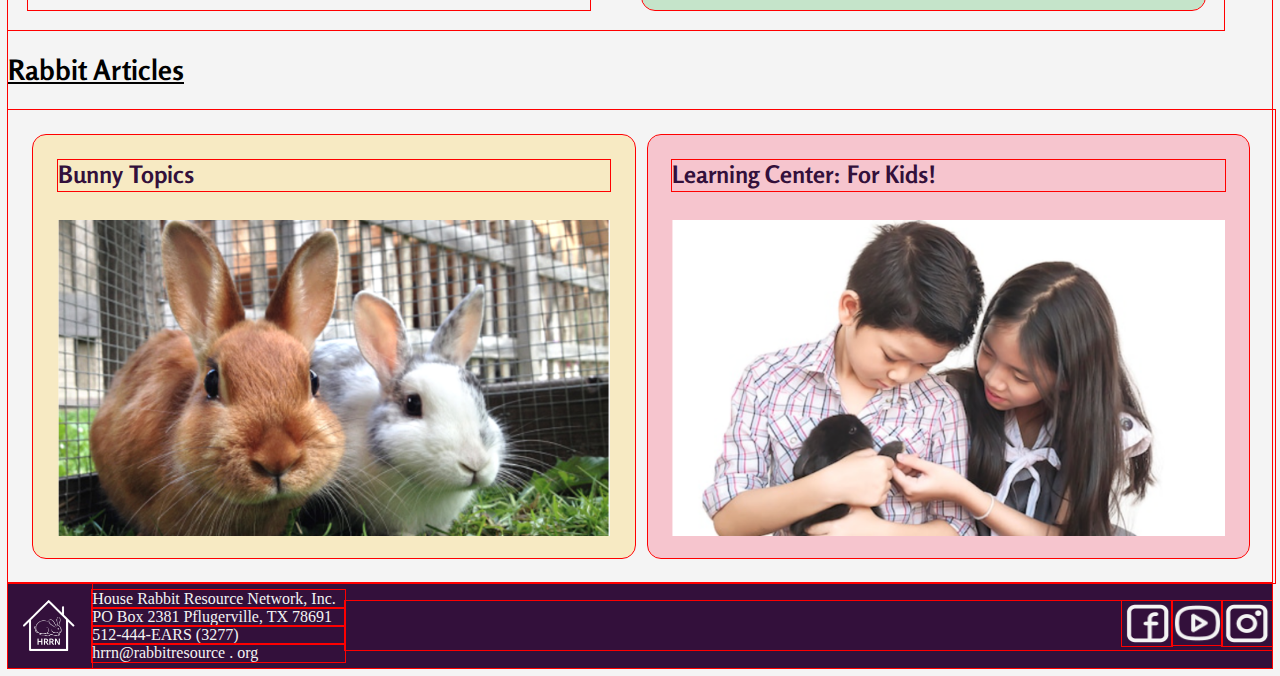
==== commit 5ff9ba15: "updates from Wednesday or Thursday" ====
--- a/index.html
+++ b/index.html
@@ -10,12 +10,17 @@
         <link href="css/style.css" rel="stylesheet" type="text/css">
     </head>
     <body>
+        <div class="inline-block logoTitle">
+            <a href="index.html">
+            <div class="logoTitle">
+                <img src="images/purp hrrn logo.png" class="logoPurp">
+                <div>House Rabbit Resource Network</div>
+            </div>
+            </a>
+            <!-- you know, why not also have a media query that transforms the header nav links into an accordion? Or maybe just collapses either the tabs or the links to like a little div box with a really wiiiiiide hamburger menu in it? -->
+        </div>
         <header class="navigation">
-            <div class="inline-block logoTitle">
-                <img src="images/purp hrrn logo.png" class="logoPurp">
-                <p class="titleHRRN">House Rabbit Resource Network</p>
-                
-            </div>
+            
             <nav class="inline-block grid-container-nav">
                 <div class="navTabDiv">
                     <div class="navTab gridTab">Learn</div>
--- a/css/style.css
+++ b/css/style.css
@@ -7,12 +7,19 @@
     outline: 1px solid red;
 }
 .logoPurp {
-    width: 10%;
+    width: 20%;
     padding: 1%;
-    /* I don't know why the purple logo is getting huge if I don't keep its width to 10%; it's something about the flex display in the logoTitle class, but I don't know why. its getting bigger than the source image. WAIT IS IT THE PARAGRAPH? removed this: <p class="titleHRRN">House Rabbit Resource Network</p>. Nope it wasn't that. Put it back. */
-    outline: 1px solid red;
-}
-.logoTitle, .titleHRRN {
+    outline: 1px solid red;
+}
+.titleHRRN {
+    color: #33103B;
+    font-family: Rosario, Times, serif;
+    font-size: 32px;
+    display: flex;
+    align-items: center; 
+    outline: 1px solid red;
+}
+.logoTitle {
     color: #33103B;
     font-family: Rosario, Times, serif;
     font-size: 32px;
@@ -72,9 +79,7 @@
     display: grid;
     grid-template-columns: 50% 50%;
     grid-template-rows: 70px;
-    /* could probably go back to this and make the links shape to the width of the text, but this is OK. Also could have the vertical line separators feasibly. */
-    /* UPDATE THIS TO HANDLE NAVTABDIV */
-    outline: 5px solid red;
+    outline: 1px solid red;
 }
 .gridLink {
     color: #010101;
@@ -108,7 +113,6 @@
     width: 25vw;
     border-radius: 24px;
     outline: 1px solid red;
-    /* I acknowledge that this is a dirty hackjob for now but it's gonna get the job done for the moment. Actually it seems to be better with position: absolute; previously it was this: [transform: translate(67vw, -80px);]. Anyways a media query would be good here to make it not look so bad when it goes to a mobile size viewport. */
     position: absolute;
     left: 70%;
     top: 76%;
@@ -134,7 +138,6 @@
     display: grid;
     grid-template-columns: 1fr;
     grid-template-rows: 40% 15% 30% 15%;
-    /* (maybe 50% 10% 20% 20% ?) shoudl go image title text button - need to respace this*/
     outline: 1px solid red;
 }
 .cardText {
@@ -273,8 +276,6 @@
     left: 0px;
     width: 300px;
     float: right;
-    /* MAKE THIS WORK - needs to be pegged to the right border of the .fullquiz class, I think. Being a real pill about that though. Position: initial on fullQuiz and position: relative on .quizButtonDiv seems to help, but the width gets weird. How to make the 'normal' position be the right edge instead? maybe put them both in another div and have THAT new div be text-align right? */
-    /* of COURSE it was align-items, wow, who did this to me */
 }
 .quizButton {
     text-align: center;
@@ -302,9 +303,6 @@
 
 
 @media only screen and (max-width: 700px){
-    /* needs to be a smaller header, and column instead of grid of mulitple columns of cards */
-    /* also gotta make the drop-down menu, huh... */
-    /* nevermind making it another row below for now */
     .CTAcards {
         display: grid;
         grid-template-columns: 1fr;
@@ -332,8 +330,6 @@
         display: grid;
         grid-template-columns: 1fr;
         grid-template-rows: 50px 60px;
-        /* could probably go back to this and make the links shape to the width of the text, but this is OK. Also could have the vertical line separators feasibly. */
-        /* UPDATE THIS TO HANDLE NAVTABDIV */
         outline: 5px solid red;
     }
     #aboutUs {
@@ -347,7 +343,6 @@
         width: 25vw;
         border-radius: 24px;
         outline: 1px solid red;
-        /* I acknowledge that this is a dirty hackjob for now but it's gonna get the job done for the moment. Actually it seems to be better with position: absolute; previously it was this: [transform: translate(67vw, -80px);]. Anyways a media query would be good here to make it not look so bad when it goes to a mobile size viewport. */
         position: absolute;
         left: 70%;
         top: 70%;
@@ -385,6 +380,14 @@
         outline: 1px solid red;
         text-align: right;
     }   
+    .logoTitle {
+        color: #33103B;
+        font-family: Rosario, Times, serif;
+        font-size: 24px;
+        display: flex;
+        align-items: center; 
+        outline: 1px solid red;
+    }
 }
 .slowlyRotate {
     animation: rotation 5000ms infinite linear;
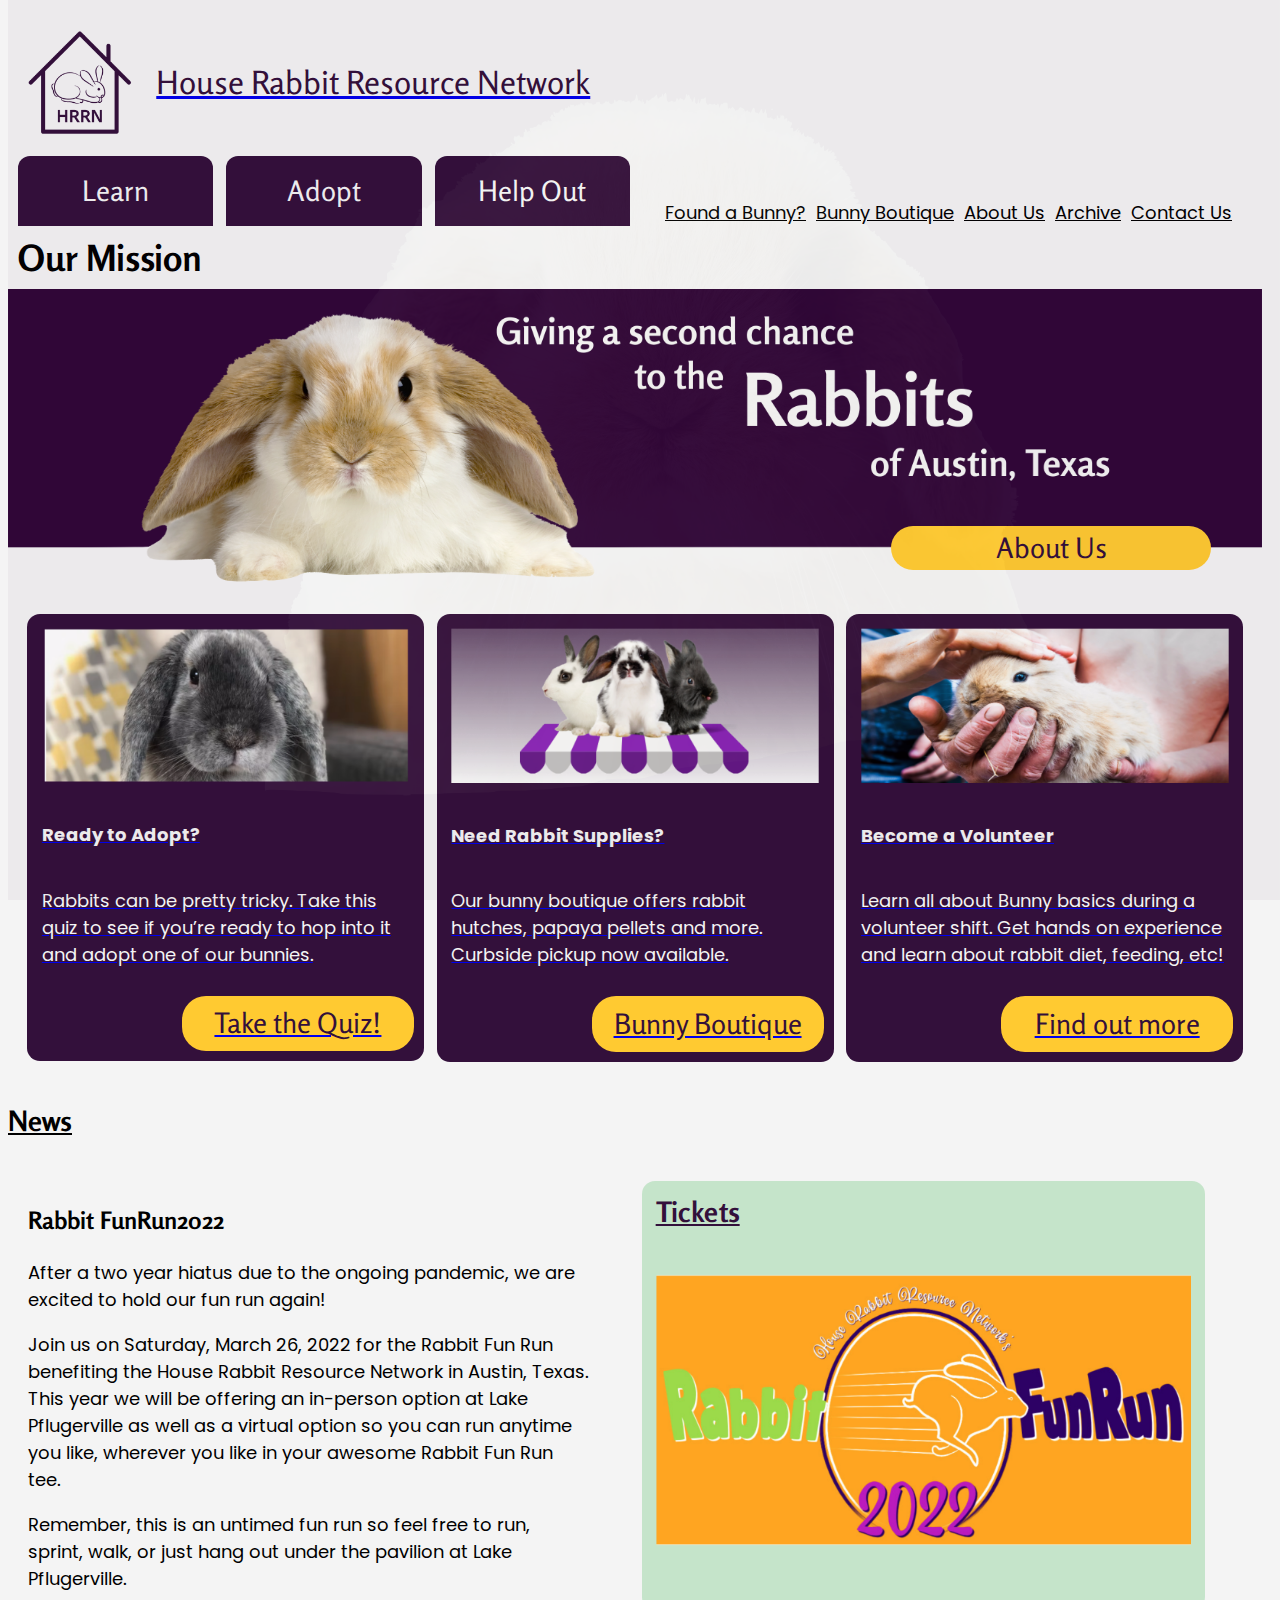
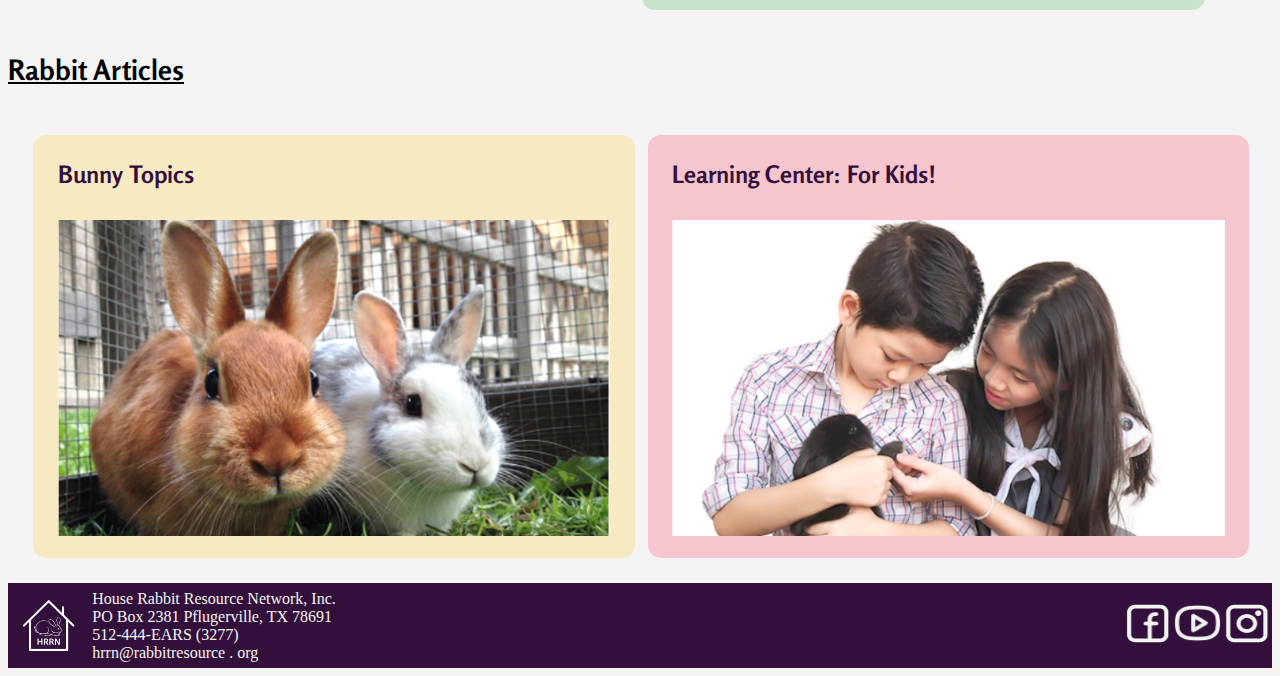
==== commit dde174d3: "Removed some unnecessary commentary, included jQuery event listener for font change on mouseover, up" ====
--- a/index.html
+++ b/index.html
@@ -5,8 +5,9 @@
             HRRN - Rabbit Resource. House Rabbit Resource Network redesign proposal.
         </title>
         <link rel="preconnect" href="https://fonts.googleapis.com">
+        <link rel="preconnect" href="https://fonts.googleapis.com">
         <link rel="preconnect" href="https://fonts.gstatic.com" crossorigin>
-        <link href="https://fonts.googleapis.com/css2?family=Open+Sans:ital,wght@0,300;0,400;0,500;0,600;0,700;0,800;1,300;1,400;1,500;1,600;1,700;1,800&family=Poppins:ital,wght@0,100;0,200;0,300;0,400;0,500;0,600;0,700;0,800;0,900;1,100;1,200;1,300;1,400;1,500;1,600;1,700;1,800;1,900&family=Rosario:ital,wght@0,300;0,400;0,500;0,600;0,700;1,300;1,400;1,500;1,600;1,700&display=swap" rel="stylesheet"> 
+        <link href="https://fonts.googleapis.com/css2?family=Open+Sans:ital,wght@0,300;0,400;0,500;0,600;0,700;0,800;1,300;1,400;1,500;1,600;1,700;1,800&family=Poppins:ital,wght@0,100;0,200;0,300;0,400;0,500;0,600;0,700;0,800;0,900;1,100;1,200;1,300;1,400;1,500;1,600;1,700;1,800;1,900&family=Rosario:ital,wght@0,300;0,400;0,500;0,600;0,700;1,300;1,400;1,500;1,600;1,700&family=Rye&display=swap" rel="stylesheet"> 
         <link href="css/style.css" rel="stylesheet" type="text/css">
     </head>
     <body>
@@ -17,7 +18,6 @@
                 <div>House Rabbit Resource Network</div>
             </div>
             </a>
-            <!-- you know, why not also have a media query that transforms the header nav links into an accordion? Or maybe just collapses either the tabs or the links to like a little div box with a really wiiiiiide hamburger menu in it? -->
         </div>
         <header class="navigation">
             
@@ -54,7 +54,7 @@
                 <p class="cardText">Rabbits can be pretty tricky. Take this quiz to see if you’re ready to hop into it and adopt one of our bunnies.</p>
                 <div class="rightButton">
                    <button id="takeQuiz" class="slowlyRotate">Take the Quiz!</button>
-                   <!-- this button exists only to get you to click it and see the quiz page I also redlined -->
+                   <!-- this button exists only to get you to click it and see the quiz page -->
                 </div>
             </div>
 
--- a/css/style.css
+++ b/css/style.css
@@ -4,12 +4,10 @@
 }
 body {
     background-color: #f4f4f4;
-    outline: 1px solid red;
 }
 .logoPurp {
     width: 20%;
     padding: 1%;
-    outline: 1px solid red;
 }
 .titleHRRN {
     color: #33103B;
@@ -17,7 +15,6 @@
     font-size: 32px;
     display: flex;
     align-items: center; 
-    outline: 1px solid red;
 }
 .logoTitle {
     color: #33103B;
@@ -25,7 +22,6 @@
     font-size: 32px;
     display: flex;
     align-items: center; 
-    outline: 1px solid red;
 }
 .navTab {
     background-color: #33103B;
@@ -38,7 +34,6 @@
     align-items: center;
     font-family: Rosario, Times, serif;
     font-size: 28px;
-    outline: 1px solid red;
 }
 .navTabDiv {
     display: flex;
@@ -72,18 +67,15 @@
     display: flex;
     justify-content: flex-start;
     align-items: flex-end;
-    outline: 1px solid red;
     margin: 0px 5px 0px 5px;
 }
 .grid-container-nav {
     display: grid;
     grid-template-columns: 50% 50%;
     grid-template-rows: 70px;
-    outline: 1px solid red;
 }
 .gridLink {
     color: #010101;
-    outline: 1px solid red;
 }
 .ourMission {
     font-family: Rosario, Times, serif;
@@ -91,7 +83,6 @@
     font-weight: bold;
     color: black;
     padding: 10px;
-    outline: 1px solid red;
 }
 .heroImg {
     position: relative;
@@ -100,7 +91,6 @@
 .heroDiv {
     position: relative;
     width: 98vw;
-    outline: 1px solid red;
 }
 #aboutUs {
     background-color: #FFCA31;
@@ -112,7 +102,6 @@
     padding: 5px;
     width: 25vw;
     border-radius: 24px;
-    outline: 1px solid red;
     position: absolute;
     left: 70%;
     top: 76%;
@@ -124,7 +113,6 @@
     width: 95vw;
     column-gap: 1vw;
     padding: 1.5vw;
-    outline: 1px solid red;
 }
 .cardImg {
     width: 95%;
@@ -138,13 +126,11 @@
     display: grid;
     grid-template-columns: 1fr;
     grid-template-rows: 40% 15% 30% 15%;
-    outline: 1px solid red;
 }
 .cardText {
     padding: 2.5%;
     font-family: Poppins, Helvetica, sans-serif;
     font-size: 18px;
-    outline: 1px solid red;
 }
 button {
     background-color: #FFCA31;
@@ -155,16 +141,13 @@
     font-size: 28px;
     border-radius: 24px;
     margin: 5px;
-    outline: 1px solid red;
 }
 #takeQuiz, #bunnyBoutique, #findOutMore {
     width: 60%;
-    outline: 1px solid red;
 }
 .rightButton {
     display: flex;
     flex-direction: row-reverse;
-    outline: 1px solid red;
 }
 .news {
     display: grid;
@@ -172,7 +155,6 @@
     width: 95vw;
     grid-gap: 1vw;
     padding: 0%;
-    outline: 1px solid red;
 }
 #imgFunRun {
     width: 95%;
@@ -182,18 +164,15 @@
     color: #33103b;
     background-color: #C5E4CA;
     border-radius: 13px;
-    outline: 1px solid red;
     margin: 1.5vw;
 }
 .funRunText {
     font-family: Poppins, Helvetica, sans-serif;
     font-size: 18px;
     margin: 20px;
-    outline: 1px solid red;
 }
 #funRun, #topics, #learn {
     margin: 2.5%;
-    outline: 1px solid red;
 }
 .rabbitArticlesDiv {
     display: grid;
@@ -201,7 +180,6 @@
     width: 95vw;
     grid-gap: 1vw;
     padding: 2%;
-    outline: 1px solid red;
 }
 .bunnyTopics {
     background-color: #F7EAC3;
@@ -211,7 +189,6 @@
     display: grid;
     grid-template-columns: 1fr;
     grid-template-rows: 15% 75%;
-    outline: 1px solid red;
 }
 .learningKids {
     background-color: #F6C5CE;
@@ -221,55 +198,42 @@
     display: grid;
     grid-template-columns: 1fr;
     grid-template-rows: 15% 75%;
-    outline: 1px solid red;
 }
 footer {
     background-color: #33103b;
     color: #f4f4f4;
-    outline: 1px solid red;
 }
 .footerGrid {
     display: grid;
     grid-template-columns: 1fr 3fr 11fr;
     align-items:center;
-    outline: 1px solid red;
 }
 .contactInfoP {
     margin: 0;
     padding: 0;
-    outline: 1px solid red;
 }
 .socMed {
     width: 50px;
-    outline: 1px solid red;
 }
 .socialMedia {
     display: flex;
     flex-direction: row-reverse;
     vertical-align: bottom;
-    outline: 1px solid red;
 }
 .logoLite {
     width: 80%;
     padding: 10%;
-    outline: 1px solid red;
-}
-
-.adoptionQuiz {
-    outline: 1px solid red;
 }
 .onlyQuestions {
     color: #33103b;
     display: grid;
     grid-template-columns: 1fr 1fr;
     grid-template-rows: 1fr 1fr 1fr 1fr 1fr;
-    outline: 1px solid red;
     text-align: right;
 }
 .quizButtonDiv {
     display: flex;
     flex-direction: reverse;
-    outline: 3px dotted red;
     display: grid;
     grid-template-columns: 1fr;
     grid-template-rows: 1fr 1fr 1fr 1fr;
@@ -291,15 +255,12 @@
 .anotherAlignExperiment {
     display: flex;
     flex-direction: column-reverse;
-    outline: 1px solid red;
     align-items: flex-end;
 }
 .adoptionQuiz {
     padding: 40px 100px 40px 100px;
 }
-.fullQuiz {
-    outline: 1px solid red;
-}
+
 
 
 @media only screen and (max-width: 700px){
@@ -311,7 +272,6 @@
         column-gap: 1vw;
         row-gap: 1vw;
         padding: 1.5vw;
-        outline: 1px solid red;
     }
     .navTab {
         background-color: #33103B;
@@ -324,13 +284,11 @@
         align-items: center;
         font-family: Rosario, Times, serif;
         font-size: 20px;
-        outline: 1px solid red;
     }
     .grid-container-nav {
         display: grid;
         grid-template-columns: 1fr;
         grid-template-rows: 50px 60px;
-        outline: 5px solid red;
     }
     #aboutUs {
         background-color: #FFCA31;
@@ -342,7 +300,6 @@
         padding: 4px;
         width: 25vw;
         border-radius: 24px;
-        outline: 1px solid red;
         position: absolute;
         left: 70%;
         top: 70%;
@@ -355,7 +312,6 @@
         column-gap: 1vw;
         row-gap: 1vw;
         padding: 1.5vw;
-        outline: 1px solid red;
     }
     .rabbitArticlesDiv {
         display: grid;
@@ -364,20 +320,17 @@
         width: 95vw;
         grid-gap: 1.5vw;
         padding: 1.5vw;
-        outline: 1px solid red;
     }
     .footerGrid {
         display: grid;
         grid-template-columns: 1fr 3fr 3fr;
         align-items:center;
-        outline: 1px solid red;
     }
     .onlyQuestions {
         color: #33103b;
         display: grid;
         grid-template-columns: 1fr;
         grid-template-rows: 1fr 1fr 1fr 1fr 1fr 1fr 1fr 1fr 1fr 1fr;
-        outline: 1px solid red;
         text-align: right;
     }   
     .logoTitle {
@@ -386,7 +339,6 @@
         font-size: 24px;
         display: flex;
         align-items: center; 
-        outline: 1px solid red;
     }
 }
 .slowlyRotate {
@@ -423,7 +375,7 @@
     justify-content: center;
   }
   .batBun img {
-    animation: bunSpin 600ms linear;
+    animation: bunSpin 850ms linear;
     transition: all;
     width: 60vw;
   }
@@ -434,19 +386,20 @@
   
 @keyframes bunSpin {
     from {
-        transform: rotate(0deg);
+        transform: rotate(0deg) scale(0.1);
+        transform: scale(0.1);
     }
     25% {
-        transform: rotate(180deg);
+        transform: rotate(180deg) scale(0.5);
     }
     50% {
-        transform: rotate(360deg);
+        transform: rotate(360deg) scale(1.0);
     }
     75% {
-        transform: rotate(540deg);
+        transform: rotate(540deg) scale(0.5);
     }
     to {
-        transform: rotate(720deg);
+        transform: rotate(720deg) scale(0.1);
     }
   }
 
